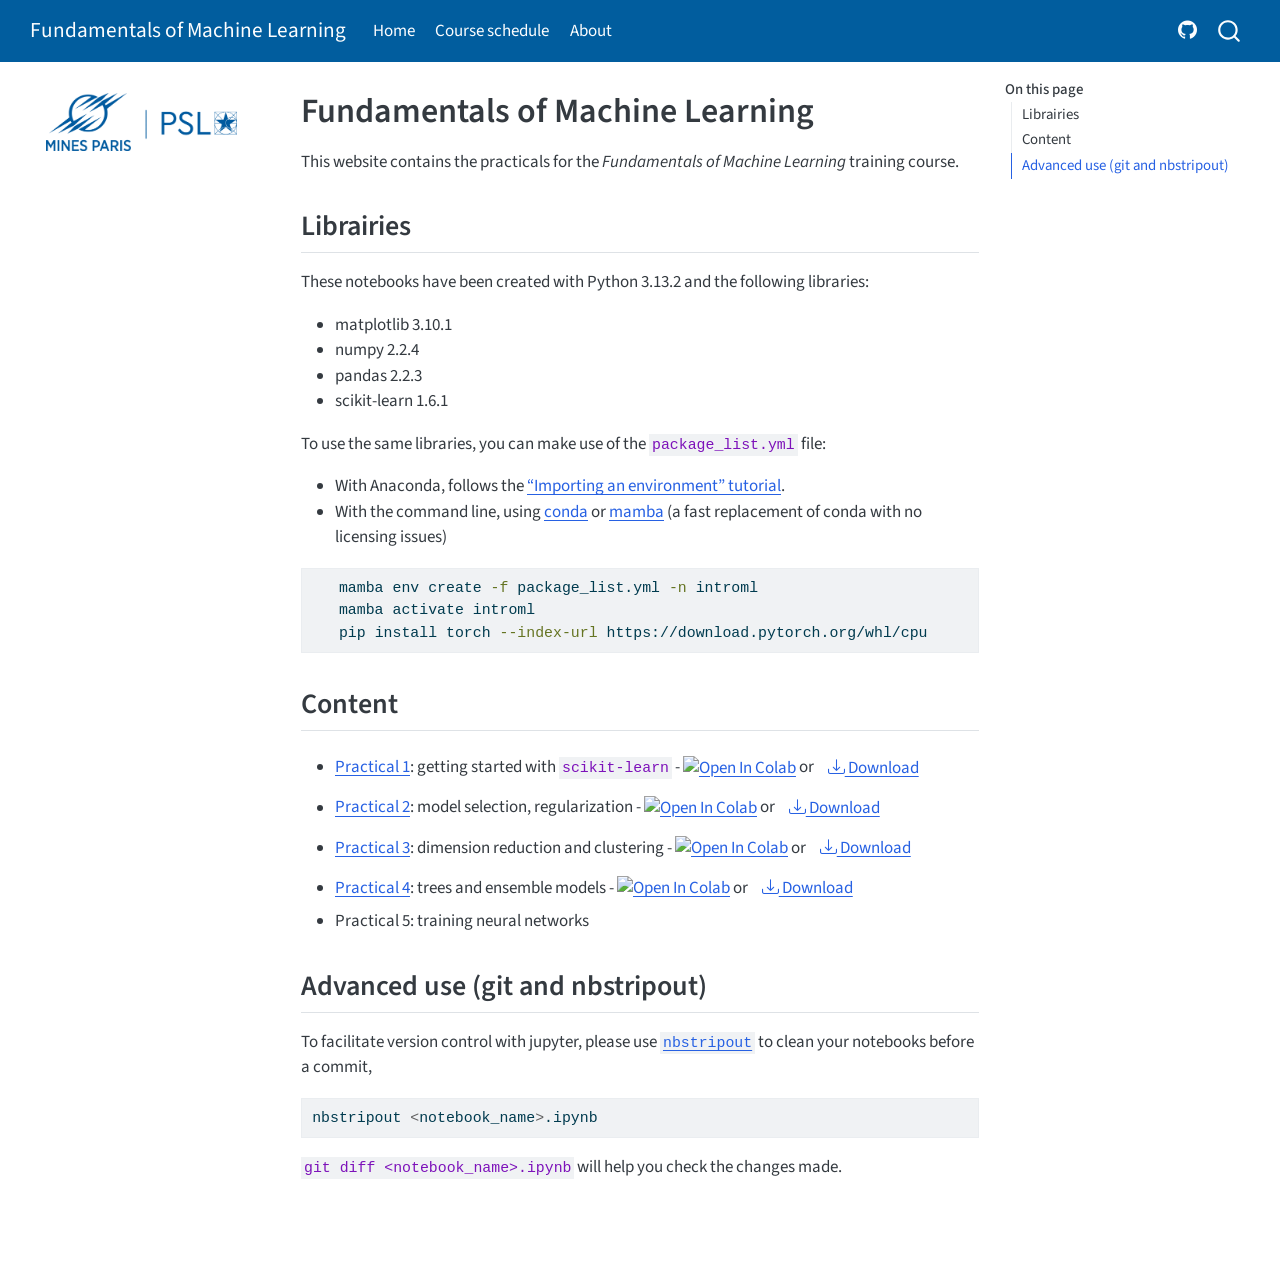
==== docs/index.html @ f59da291 "notebook 5 with solutions added" ====
<!DOCTYPE html>
<html xmlns="http://www.w3.org/1999/xhtml" lang="en" xml:lang="en"><head>

<meta charset="utf-8">
<meta name="generator" content="quarto-1.9.37">

<meta name="viewport" content="width=device-width, initial-scale=1.0, user-scalable=yes">


<title>Fundamentals of Machine Learning</title>
<style>
/* Default styles provided by pandoc.
** See https://pandoc.org/MANUAL.html#variables-for-html for config info.
*/
code{white-space: pre-wrap;}
span.smallcaps{font-variant: small-caps;}
div.columns{display: flex; gap: min(4vw, 1.5em);}
div.column{flex: auto; overflow-x: auto;}
div.hanging-indent{margin-left: 1.5em; text-indent: -1.5em;}
ul.task-list{list-style: none;}
ul.task-list li input[type="checkbox"] {
  width: 0.8em;
  margin: 0 0.8em 0.2em -1em; /* quarto-specific, see https://github.com/quarto-dev/quarto-cli/issues/4556 */ 
  vertical-align: middle;
}
/* CSS for syntax highlighting */
html { -webkit-text-size-adjust: 100%; }
pre > code.sourceCode { white-space: pre; position: relative; }
pre > code.sourceCode > span { display: inline-block; line-height: 1.25; }
pre > code.sourceCode > span:empty { height: 1.2em; }
.sourceCode { overflow: visible; }
code.sourceCode > span { color: inherit; text-decoration: inherit; }
div.sourceCode { margin: 1em 0; }
pre.sourceCode { margin: 0; }
@media screen {
div.sourceCode { overflow: auto; }
}
@media print {
pre > code.sourceCode { white-space: pre-wrap; }
pre > code.sourceCode > span { text-indent: -5em; padding-left: 5em; }
}
pre.numberSource code
  { counter-reset: source-line 0; }
pre.numberSource code > span
  { position: relative; left: -4em; counter-increment: source-line; }
pre.numberSource code > span > a:first-child::before
  { content: counter(source-line);
    position: relative; left: -1em; text-align: right; vertical-align: baseline;
    border: none; display: inline-block;
    -webkit-touch-callout: none; -webkit-user-select: none;
    -khtml-user-select: none; -moz-user-select: none;
    -ms-user-select: none; user-select: none;
    padding: 0 4px; width: 4em;
  }
pre.numberSource { margin-left: 3em;  padding-left: 4px; }
div.sourceCode
  {   }
@media screen {
pre > code.sourceCode > span > a:first-child::before { text-decoration: underline; }
}
</style>


<script src="site_libs/quarto-nav/quarto-nav.js"></script>
<script src="site_libs/quarto-nav/headroom.min.js"></script>
<script src="site_libs/clipboard/clipboard.min.js"></script>
<script src="site_libs/quarto-search/autocomplete.umd.js"></script>
<script src="site_libs/quarto-search/fuse.min.js"></script>
<script src="site_libs/quarto-search/quarto-search.js"></script>
<meta name="quarto:offset" content="./">
<link href="./assets/mines_logo.png" rel="icon" type="image/png">
<script src="site_libs/quarto-html/quarto.js" type="module"></script>
<script src="site_libs/quarto-html/tabsets/tabsets.js" type="module"></script>
<script src="site_libs/quarto-html/popper.min.js"></script>
<script src="site_libs/quarto-html/tippy.umd.min.js"></script>
<script src="site_libs/quarto-html/anchor.min.js"></script>
<link href="site_libs/quarto-html/tippy.css" rel="stylesheet">
<link href="site_libs/quarto-html/quarto-syntax-highlighting-7f8f88aac4f3542376d5c11b86a4c14d.css" rel="stylesheet" id="quarto-text-highlighting-styles">
<script src="site_libs/bootstrap/bootstrap.min.js"></script>
<link href="site_libs/bootstrap/bootstrap-icons.css" rel="stylesheet">
<link href="site_libs/bootstrap/bootstrap-c7f5b1763155a044869ada97d2f1f3cf.min.css" rel="stylesheet" append-hash="true" id="quarto-bootstrap" data-mode="light">
<link href="site_libs/quarto-contrib/downloadthis-1.9.1/downloadthis.css" rel="stylesheet">
<script id="quarto-search-options" type="application/json">{
  "location": "navbar",
  "copy-button": false,
  "collapse-after": 3,
  "panel-placement": "end",
  "type": "overlay",
  "limit": 50,
  "keyboard-shortcut": [
    "f",
    "/",
    "s"
  ],
  "show-item-context": false,
  "language": {
    "search-no-results-text": "No results",
    "search-matching-documents-text": "matching documents",
    "search-copy-link-title": "Copy link to search",
    "search-hide-matches-text": "Hide additional matches",
    "search-more-match-text": "more match in this document",
    "search-more-matches-text": "more matches in this document",
    "search-clear-button-title": "Clear",
    "search-text-placeholder": "",
    "search-detached-cancel-button-title": "Cancel",
    "search-submit-button-title": "Submit",
    "search-label": "Search"
  }
}</script>


</head>

<body class="nav-sidebar floating nav-fixed quarto-light">

<div id="quarto-search-results"></div>
  <header id="quarto-header" class="headroom fixed-top">
    <nav class="navbar navbar-expand-lg " data-bs-theme="dark">
      <div class="navbar-container container-fluid">
      <div class="navbar-brand-container mx-auto">
    <a class="navbar-brand" href="./index.html">
    <span class="navbar-title">Fundamentals of Machine Learning</span>
    </a>
  </div>
            <div id="quarto-search" class="" title="Search"></div>
          <button class="navbar-toggler" type="button" data-bs-toggle="collapse" data-bs-target="#navbarCollapse" aria-controls="navbarCollapse" role="menu" aria-expanded="false" aria-label="Toggle navigation" onclick="if (window.quartoToggleHeadroom) { window.quartoToggleHeadroom(); }">
  <span class="navbar-toggler-icon"></span>
</button>
          <div class="collapse navbar-collapse" id="navbarCollapse">
            <ul class="navbar-nav navbar-nav-scroll me-auto">
  <li class="nav-item">
    <a class="nav-link active" href="./index.html" aria-current="page"> 
<span class="menu-text">Home</span></a>
  </li>  
  <li class="nav-item">
    <a class="nav-link" href="./course_schedule.html"> 
<span class="menu-text">Course schedule</span></a>
  </li>  
  <li class="nav-item">
    <a class="nav-link" href="./about.html"> 
<span class="menu-text">About</span></a>
  </li>  
</ul>
            <ul class="navbar-nav navbar-nav-scroll ms-auto">
  <li class="nav-item compact">
    <a class="nav-link" href="https://github.com/giannkas/fundamentals_ml"> <i class="bi bi-github" role="img" aria-label="GitHub">
</i> 
<span class="menu-text"></span></a>
  </li>  
</ul>
          </div> <!-- /navcollapse -->
            <div class="quarto-navbar-tools">
</div>
      </div> <!-- /container-fluid -->
    </nav>
  <nav class="quarto-secondary-nav">
    <div class="container-fluid d-flex">
      <button type="button" class="quarto-btn-toggle btn" data-bs-toggle="collapse" role="button" data-bs-target=".quarto-sidebar-collapse-item" aria-controls="quarto-sidebar" aria-expanded="false" aria-label="Toggle sidebar navigation" onclick="if (window.quartoToggleHeadroom) { window.quartoToggleHeadroom(); }">
        <i class="bi bi-layout-text-sidebar-reverse"></i>
      </button>
        <nav class="quarto-page-breadcrumbs" aria-label="breadcrumb"><ol class="breadcrumb"><li class="breadcrumb-item">Fundamentals of Machine Learning</li></ol></nav>
        <a class="flex-grow-1" role="navigation" data-bs-toggle="collapse" data-bs-target=".quarto-sidebar-collapse-item" aria-controls="quarto-sidebar" aria-expanded="false" aria-label="Toggle sidebar navigation" onclick="if (window.quartoToggleHeadroom) { window.quartoToggleHeadroom(); }">      
        </a>
    </div>
  </nav>
</header>
<!-- content -->
<div id="quarto-content" class="quarto-container page-columns page-rows-contents page-layout-article page-navbar">
<!-- sidebar -->
  <nav id="quarto-sidebar" class="sidebar collapse collapse-horizontal quarto-sidebar-collapse-item sidebar-navigation floating overflow-auto">
    <div class="pt-lg-2 mt-2 text-left sidebar-header">
      <a href="./index.html" class="sidebar-logo-link">
      <img src="./assets/mines_paris_psl_logo.png" alt="" class="sidebar-logo light-content py-0 d-lg-inline d-none">
      <img src="./assets/mines_paris_psl_logo.png" alt="" class="sidebar-logo dark-content py-0 d-lg-inline d-none">
      </a>
      </div>
</nav>
<div id="quarto-sidebar-glass" class="quarto-sidebar-collapse-item" data-bs-toggle="collapse" data-bs-target=".quarto-sidebar-collapse-item"></div>
<!-- margin-sidebar -->
    <div id="quarto-margin-sidebar" class="sidebar margin-sidebar">
        <nav id="TOC" role="doc-toc" class="toc-active">
    <h2 id="toc-title">On this page</h2>
   
  <ul>
  <li><a href="#librairies" id="toc-librairies" class="nav-link active" data-scroll-target="#librairies">Librairies</a></li>
  <li><a href="#content" id="toc-content" class="nav-link" data-scroll-target="#content">Content</a></li>
  <li><a href="#advanced-use-git-and-nbstripout" id="toc-advanced-use-git-and-nbstripout" class="nav-link" data-scroll-target="#advanced-use-git-and-nbstripout">Advanced use (git and nbstripout)</a></li>
  </ul>
</nav>
    </div>
<!-- main -->
<main class="content" id="quarto-document-content">

<header id="title-block-header" class="quarto-title-block default">
<div class="quarto-title">
<h1 class="title">Fundamentals of Machine Learning</h1>
</div>



<div class="quarto-title-meta">

    
  
    
  </div>
  


</header>


<p>This website contains the practicals for the <em>Fundamentals of Machine Learning</em> training course.</p>
<section id="librairies" class="level2">
<h2 class="anchored" data-anchor-id="librairies">Librairies</h2>
<p>These notebooks have been created with Python 3.13.2 and the following libraries:</p>
<ul>
<li>matplotlib 3.10.1</li>
<li>numpy 2.2.4</li>
<li>pandas 2.2.3</li>
<li>scikit-learn 1.6.1</li>
</ul>
<p>To use the same libraries, you can make use of the <code>package_list.yml</code> file:</p>
<ul>
<li>With Anaconda, follows the <a href="https://docs.anaconda.com/anaconda/navigator/tutorials/manage-environments/">“Importing an environment” tutorial</a>.</li>
<li>With the command line, using <a href="https://anaconda.org/anaconda/conda">conda</a> or <a href="https://mamba.readthedocs.io/en/latest/">mamba</a> (a fast replacement of conda with no licensing issues)</li>
</ul>
<div class="code-copy-outer-scaffold"><div class="sourceCode" id="cb1"><pre class="sourceCode bash code-with-copy"><code class="sourceCode bash"><span id="cb1-1"><a href="#cb1-1" aria-hidden="true" tabindex="-1"></a>   <span class="ex">mamba</span> env create <span class="at">-f</span> package_list.yml <span class="at">-n</span> introml</span>
<span id="cb1-2"><a href="#cb1-2" aria-hidden="true" tabindex="-1"></a>   <span class="ex">mamba</span> activate introml</span>
<span id="cb1-3"><a href="#cb1-3" aria-hidden="true" tabindex="-1"></a>   <span class="ex">pip</span> install torch <span class="at">--index-url</span> https://download.pytorch.org/whl/cpu</span></code></pre></div><button title="Copy to Clipboard" class="code-copy-button"><i class="bi"></i></button></div>
</section>
<section id="content" class="level2">
<h2 class="anchored" data-anchor-id="content">Content</h2>
<ul>
<li><a href="./ipynb/1-Intro_solved.html">Practical 1</a>: getting started with <code>scikit-learn</code> - <a href="https://colab.research.google.com/github/CBIO-mines/fundamentals_ml/blob/main/notebooks/1_Intro.ipynb"><img src="https://colab.research.google.com/assets/colab-badge.svg" class="img-fluid" alt="Open In Colab"></a> or<a href="#dnldts55669" onclick="fetch('[data-uri]').then(res => res.blob()).then(blob => {
      const downloadURL = window.URL.createObjectURL(blob);
      const a = document.createElement('a');
      document.body.appendChild(a);
      a.href = downloadURL;
      a.download = '1_Intro.ipynb'; a.click();
      window.URL.revokeObjectURL(downloadURL);
      document.body.removeChild(a);
        });"><button class="btn btn-link downloadthis  " id="dnldts55669"><i class="bi bi-download"></i> Download </button></a></li>
<li><a href="./ipynb/2-Selection_solved.html">Practical 2</a>: model selection, regularization - <a href="https://colab.research.google.com/github/CBIO-mines/fundamentals_ml/blob/main/notebooks/2_Selection.ipynb"><img src="https://colab.research.google.com/assets/colab-badge.svg" class="img-fluid" alt="Open In Colab"></a> or<a href="#dnldts47364" onclick="fetch('[data-uri]').then(res => res.blob()).then(blob => {
      const downloadURL = window.URL.createObjectURL(blob);
      const a = document.createElement('a');
      document.body.appendChild(a);
      a.href = downloadURL;
      a.download = '2_Selection.ipynb'; a.click();
      window.URL.revokeObjectURL(downloadURL);
      document.body.removeChild(a);
        });"><button class="btn btn-link downloadthis  " id="dnldts47364"><i class="bi bi-download"></i> Download </button></a></li>
<li><a href="./ipynb/3-Unsupervised_solved.html">Practical 3</a>: dimension reduction and clustering - <a href="https://colab.research.google.com/github/CBIO-mines/fundamentals_ml/blob/main/notebooks/3_Unsupervised.ipynb"><img src="https://colab.research.google.com/assets/colab-badge.svg" class="img-fluid" alt="Open In Colab"></a> or<a href="#dnldts48184" onclick="fetch('[data-uri]').then(res => res.blob()).then(blob => {
      const downloadURL = window.URL.createObjectURL(blob);
      const a = document.createElement('a');
      document.body.appendChild(a);
      a.href = downloadURL;
      a.download = '3_Unsupervised.ipynb'; a.click();
      window.URL.revokeObjectURL(downloadURL);
      document.body.removeChild(a);
        });"><button class="btn btn-link downloadthis  " id="dnldts48184"><i class="bi bi-download"></i> Download </button></a></li>
<li><a href="./ipynb/4-Trees_solved.html">Practical 4</a>: trees and ensemble models - <a href="https://colab.research.google.com/github/CBIO-mines/fundamentals_ml/blob/main/notebooks/4_Trees.ipynb"><img src="https://colab.research.google.com/assets/colab-badge.svg" class="img-fluid" alt="Open In Colab"></a> or<a href="#dnldts19959" onclick="fetch('[data-uri]').then(res => res.blob()).then(blob => {
      const downloadURL = window.URL.createObjectURL(blob);
      const a = document.createElement('a');
      document.body.appendChild(a);
      a.href = downloadURL;
      a.download = '4_Trees.ipynb'; a.click();
      window.URL.revokeObjectURL(downloadURL);
      document.body.removeChild(a);
        });"><button class="btn btn-link downloadthis  " id="dnldts19959"><i class="bi bi-download"></i> Download </button></a></li>
<li>Practical 5: training neural networks</li>
</ul>
</section>
<section id="advanced-use-git-and-nbstripout" class="level2">
<h2 class="anchored" data-anchor-id="advanced-use-git-and-nbstripout">Advanced use (git and nbstripout)</h2>
<p>To facilitate version control with jupyter, please use <a href="https://pypi.org/project/nbstripout/"><code>nbstripout</code></a> to clean your notebooks before a commit,</p>
<div class="code-copy-outer-scaffold"><div class="sourceCode" id="cb2"><pre class="sourceCode bash code-with-copy"><code class="sourceCode bash"><span id="cb2-1"><a href="#cb2-1" aria-hidden="true" tabindex="-1"></a><span class="ex">nbstripout</span> <span class="op">&lt;</span>notebook_name<span class="op">&gt;</span>.ipynb</span></code></pre></div><button title="Copy to Clipboard" class="code-copy-button"><i class="bi"></i></button></div>
<p><code>git diff &lt;notebook_name&gt;.ipynb</code> will help you check the changes made.</p>


</section>

</main> <!-- /main -->
<script id="quarto-html-after-body" type="application/javascript">
  window.document.addEventListener("DOMContentLoaded", function (event) {
    const icon = "";
    const anchorJS = new window.AnchorJS();
    anchorJS.options = {
      placement: 'right',
      icon: icon
    };
    anchorJS.add('.anchored');
    const isCodeAnnotation = (el) => {
      for (const clz of el.classList) {
        if (clz.startsWith('code-annotation-')) {                     
          return true;
        }
      }
      return false;
    }
    const onCopySuccess = function(e) {
      // button target
      const button = e.trigger;
      // don't keep focus
      button.blur();
      // flash "checked"
      button.classList.add('code-copy-button-checked');
      var currentTitle = button.getAttribute("title");
      button.setAttribute("title", "Copied!");
      let tooltip;
      if (window.bootstrap) {
        button.setAttribute("data-bs-toggle", "tooltip");
        button.setAttribute("data-bs-placement", "left");
        button.setAttribute("data-bs-title", "Copied!");
        tooltip = new bootstrap.Tooltip(button, 
          { trigger: "manual", 
            customClass: "code-copy-button-tooltip",
            offset: [0, -8]});
        tooltip.show();    
      }
      setTimeout(function() {
        if (tooltip) {
          tooltip.hide();
          button.removeAttribute("data-bs-title");
          button.removeAttribute("data-bs-toggle");
          button.removeAttribute("data-bs-placement");
        }
        button.setAttribute("title", currentTitle);
        button.classList.remove('code-copy-button-checked');
      }, 1000);
      // clear code selection
      e.clearSelection();
    }
    const getTextToCopy = function(trigger) {
      const outerScaffold = trigger.parentElement.cloneNode(true);
      const codeEl = outerScaffold.querySelector('code');
      for (const childEl of codeEl.children) {
        if (isCodeAnnotation(childEl)) {
          childEl.remove();
        }
      }
      return codeEl.innerText;
    }
    const clipboard = new window.ClipboardJS('.code-copy-button:not([data-in-quarto-modal])', {
      text: getTextToCopy
    });
    clipboard.on('success', onCopySuccess);
    if (window.document.getElementById('quarto-embedded-source-code-modal')) {
      const clipboardModal = new window.ClipboardJS('.code-copy-button[data-in-quarto-modal]', {
        text: getTextToCopy,
        container: window.document.getElementById('quarto-embedded-source-code-modal')
      });
      clipboardModal.on('success', onCopySuccess);
    }
      var localhostRegex = new RegExp(/^(?:http|https):\/\/localhost\:?[0-9]*\//);
      var mailtoRegex = new RegExp(/^mailto:/);
        var filterRegex = new RegExp('/' + window.location.host + '/');
      var isInternal = (href) => {
          return filterRegex.test(href) || localhostRegex.test(href) || mailtoRegex.test(href);
      }
      // Inspect non-navigation links and adorn them if external
     var links = window.document.querySelectorAll('a[href]:not(.nav-link):not(.navbar-brand):not(.toc-action):not(.sidebar-link):not(.sidebar-item-toggle):not(.pagination-link):not(.no-external):not([aria-hidden]):not(.dropdown-item):not(.quarto-navigation-tool):not(.about-link)');
      for (var i=0; i<links.length; i++) {
        const link = links[i];
        if (!isInternal(link.href)) {
          // undo the damage that might have been done by quarto-nav.js in the case of
          // links that we want to consider external
          if (link.dataset.originalHref !== undefined) {
            link.href = link.dataset.originalHref;
          }
        }
      }
    function tippyHover(el, contentFn, onTriggerFn, onUntriggerFn) {
      const config = {
        allowHTML: true,
        maxWidth: 500,
        delay: 100,
        arrow: false,
        appendTo: function(el) {
            return el.parentElement;
        },
        interactive: true,
        interactiveBorder: 10,
        theme: 'quarto',
        placement: 'bottom-start',
      };
      if (contentFn) {
        config.content = contentFn;
      }
      if (onTriggerFn) {
        config.onTrigger = onTriggerFn;
      }
      if (onUntriggerFn) {
        config.onUntrigger = onUntriggerFn;
      }
      window.tippy(el, config); 
    }
    const noterefs = window.document.querySelectorAll('a[role="doc-noteref"]');
    for (var i=0; i<noterefs.length; i++) {
      const ref = noterefs[i];
      tippyHover(ref, function() {
        // use id or data attribute instead here
        let href = ref.getAttribute('data-footnote-href') || ref.getAttribute('href');
        try { href = new URL(href).hash; } catch {}
        const id = href.replace(/^#\/?/, "");
        const note = window.document.getElementById(id);
        if (note) {
          return note.innerHTML;
        } else {
          return "";
        }
      });
    }
    const xrefs = window.document.querySelectorAll('a.quarto-xref');
    const processXRef = (id, note) => {
      // Strip column container classes
      const stripColumnClz = (el) => {
        el.classList.remove("page-full", "page-columns");
        if (el.children) {
          for (const child of el.children) {
            stripColumnClz(child);
          }
        }
      }
      stripColumnClz(note)
      if (id === null || id.startsWith('sec-')) {
        // Special case sections, only their first couple elements
        const container = document.createElement("div");
        if (note.children && note.children.length > 2) {
          container.appendChild(note.children[0].cloneNode(true));
          for (let i = 1; i < note.children.length; i++) {
            const child = note.children[i];
            if (child.tagName === "P" && child.innerText === "") {
              continue;
            } else {
              container.appendChild(child.cloneNode(true));
              break;
            }
          }
          if (window.Quarto?.typesetMath) {
            window.Quarto.typesetMath(container);
          }
          return container.innerHTML
        } else {
          if (window.Quarto?.typesetMath) {
            window.Quarto.typesetMath(note);
          }
          return note.innerHTML;
        }
      } else {
        // Remove any anchor links if they are present
        const anchorLink = note.querySelector('a.anchorjs-link');
        if (anchorLink) {
          anchorLink.remove();
        }
        if (window.Quarto?.typesetMath) {
          window.Quarto.typesetMath(note);
        }
        if (note.classList.contains("callout")) {
          return note.outerHTML;
        } else {
          return note.innerHTML;
        }
      }
    }
    for (var i=0; i<xrefs.length; i++) {
      const xref = xrefs[i];
      tippyHover(xref, undefined, function(instance) {
        instance.disable();
        let url = xref.getAttribute('href');
        let hash = undefined; 
        if (url.startsWith('#')) {
          hash = url;
        } else {
          try { hash = new URL(url).hash; } catch {}
        }
        if (hash) {
          const id = hash.replace(/^#\/?/, "");
          const note = window.document.getElementById(id);
          if (note !== null) {
            try {
              const html = processXRef(id, note.cloneNode(true));
              instance.setContent(html);
            } finally {
              instance.enable();
              instance.show();
            }
          } else {
            // See if we can fetch this
            fetch(url.split('#')[0])
            .then(res => res.text())
            .then(html => {
              const parser = new DOMParser();
              const htmlDoc = parser.parseFromString(html, "text/html");
              const note = htmlDoc.getElementById(id);
              if (note !== null) {
                const html = processXRef(id, note);
                instance.setContent(html);
              } 
            }).finally(() => {
              instance.enable();
              instance.show();
            });
          }
        } else {
          // See if we can fetch a full url (with no hash to target)
          // This is a special case and we should probably do some content thinning / targeting
          fetch(url)
          .then(res => res.text())
          .then(html => {
            const parser = new DOMParser();
            const htmlDoc = parser.parseFromString(html, "text/html");
            const note = htmlDoc.querySelector('main.content');
            if (note !== null) {
              // This should only happen for chapter cross references
              // (since there is no id in the URL)
              // remove the first header
              if (note.children.length > 0 && note.children[0].tagName === "HEADER") {
                note.children[0].remove();
              }
              const html = processXRef(null, note);
              instance.setContent(html);
            } 
          }).finally(() => {
            instance.enable();
            instance.show();
          });
        }
      }, function(instance) {
      });
    }
        let selectedAnnoteEl;
        const selectorForAnnotation = ( cell, annotation) => {
          let cellAttr = 'data-code-cell="' + cell + '"';
          let lineAttr = 'data-code-annotation="' +  annotation + '"';
          const selector = 'span[' + cellAttr + '][' + lineAttr + ']';
          return selector;
        }
        const selectCodeLines = (annoteEl) => {
          const doc = window.document;
          const targetCell = annoteEl.getAttribute("data-target-cell");
          const targetAnnotation = annoteEl.getAttribute("data-target-annotation");
          const annoteSpan = window.document.querySelector(selectorForAnnotation(targetCell, targetAnnotation));
          const lines = annoteSpan.getAttribute("data-code-lines").split(",");
          const lineIds = lines.map((line) => {
            return targetCell + "-" + line;
          })
          let top = null;
          let height = null;
          let parent = null;
          if (lineIds.length > 0) {
              //compute the position of the single el (top and bottom and make a div)
              const el = window.document.getElementById(lineIds[0]);
              top = el.offsetTop;
              height = el.offsetHeight;
              parent = el.parentElement.parentElement;
            if (lineIds.length > 1) {
              const lastEl = window.document.getElementById(lineIds[lineIds.length - 1]);
              const bottom = lastEl.offsetTop + lastEl.offsetHeight;
              height = bottom - top;
            }
            if (top !== null && height !== null && parent !== null) {
              // cook up a div (if necessary) and position it 
              let div = window.document.getElementById("code-annotation-line-highlight");
              if (div === null) {
                div = window.document.createElement("div");
                div.setAttribute("id", "code-annotation-line-highlight");
                div.style.position = 'absolute';
                parent.appendChild(div);
              }
              div.style.top = top - 2 + "px";
              div.style.height = height + 4 + "px";
              div.style.left = 0;
              let gutterDiv = window.document.getElementById("code-annotation-line-highlight-gutter");
              if (gutterDiv === null) {
                gutterDiv = window.document.createElement("div");
                gutterDiv.setAttribute("id", "code-annotation-line-highlight-gutter");
                gutterDiv.style.position = 'absolute';
                const codeCell = window.document.getElementById(targetCell);
                const gutter = codeCell.querySelector('.code-annotation-gutter');
                gutter.appendChild(gutterDiv);
              }
              gutterDiv.style.top = top - 2 + "px";
              gutterDiv.style.height = height + 4 + "px";
            }
            selectedAnnoteEl = annoteEl;
          }
        };
        const unselectCodeLines = () => {
          const elementsIds = ["code-annotation-line-highlight", "code-annotation-line-highlight-gutter"];
          elementsIds.forEach((elId) => {
            const div = window.document.getElementById(elId);
            if (div) {
              div.remove();
            }
          });
          selectedAnnoteEl = undefined;
        };
          // Handle positioning of the toggle
      window.addEventListener(
        "resize",
        throttle(() => {
          elRect = undefined;
          if (selectedAnnoteEl) {
            selectCodeLines(selectedAnnoteEl);
          }
        }, 10)
      );
      function throttle(fn, ms) {
      let throttle = false;
      let timer;
        return (...args) => {
          if(!throttle) { // first call gets through
              fn.apply(this, args);
              throttle = true;
          } else { // all the others get throttled
              if(timer) clearTimeout(timer); // cancel #2
              timer = setTimeout(() => {
                fn.apply(this, args);
                timer = throttle = false;
              }, ms);
          }
        };
      }
        // Attach click handler to the DT
        const annoteDls = window.document.querySelectorAll('dt[data-target-cell]');
        for (const annoteDlNode of annoteDls) {
          annoteDlNode.addEventListener('click', (event) => {
            const clickedEl = event.target;
            if (clickedEl !== selectedAnnoteEl) {
              unselectCodeLines();
              const activeEl = window.document.querySelector('dt[data-target-cell].code-annotation-active');
              if (activeEl) {
                activeEl.classList.remove('code-annotation-active');
              }
              selectCodeLines(clickedEl);
              clickedEl.classList.add('code-annotation-active');
            } else {
              // Unselect the line
              unselectCodeLines();
              clickedEl.classList.remove('code-annotation-active');
            }
          });
        }
    const findCites = (el) => {
      const parentEl = el.parentElement;
      if (parentEl) {
        const cites = parentEl.dataset.cites;
        if (cites) {
          return {
            el,
            cites: cites.split(' ')
          };
        } else {
          return findCites(el.parentElement)
        }
      } else {
        return undefined;
      }
    };
    var bibliorefs = window.document.querySelectorAll('a[role="doc-biblioref"]');
    for (var i=0; i<bibliorefs.length; i++) {
      const ref = bibliorefs[i];
      const citeInfo = findCites(ref);
      if (citeInfo) {
        tippyHover(citeInfo.el, function() {
          var popup = window.document.createElement('div');
          citeInfo.cites.forEach(function(cite) {
            var citeDiv = window.document.createElement('div');
            citeDiv.classList.add('hanging-indent');
            citeDiv.classList.add('csl-entry');
            var biblioDiv = window.document.getElementById('ref-' + cite);
            if (biblioDiv) {
              citeDiv.innerHTML = biblioDiv.innerHTML;
            }
            popup.appendChild(citeDiv);
          });
          return popup.innerHTML;
        });
      }
    }
  });
  </script>
</div> <!-- /content -->




</body></html>
---- docs/site_libs/quarto-html/tippy.css ----
.tippy-box[data-animation=fade][data-state=hidden]{opacity:0}[data-tippy-root]{max-width:calc(100vw - 10px)}.tippy-box{position:relative;background-color:#333;color:#fff;border-radius:4px;font-size:14px;line-height:1.4;white-space:normal;outline:0;transition-property:transform,visibility,opacity}.tippy-box[data-placement^=top]>.tippy-arrow{bottom:0}.tippy-box[data-placement^=top]>.tippy-arrow:before{bottom:-7px;left:0;border-width:8px 8px 0;border-top-color:initial;transform-origin:center top}.tippy-box[data-placement^=bottom]>.tippy-arrow{top:0}.tippy-box[data-placement^=bottom]>.tippy-arrow:before{top:-7px;left:0;border-width:0 8px 8px;border-bottom-color:initial;transform-origin:center bottom}.tippy-box[data-placement^=left]>.tippy-arrow{right:0}.tippy-box[data-placement^=left]>.tippy-arrow:before{border-width:8px 0 8px 8px;border-left-color:initial;right:-7px;transform-origin:center left}.tippy-box[data-placement^=right]>.tippy-arrow{left:0}.tippy-box[data-placement^=right]>.tippy-arrow:before{left:-7px;border-width:8px 8px 8px 0;border-right-color:initial;transform-origin:center right}.tippy-box[data-inertia][data-state=visible]{transition-timing-function:cubic-bezier(.54,1.5,.38,1.11)}.tippy-arrow{width:16px;height:16px;color:#333}.tippy-arrow:before{content:"";position:absolute;border-color:transparent;border-style:solid}.tippy-content{position:relative;padding:5px 9px;z-index:1}
---- docs/site_libs/quarto-html/quarto-syntax-highlighting-7f8f88aac4f3542376d5c11b86a4c14d.css ----
/* quarto syntax highlight colors */
:root {
  --quarto-hl-ot-color: #003B4F;
  --quarto-hl-at-color: #657422;
  --quarto-hl-ss-color: #20794D;
  --quarto-hl-an-color: #5E5E5E;
  --quarto-hl-fu-color: #4758AB;
  --quarto-hl-st-color: #20794D;
  --quarto-hl-cf-color: #003B4F;
  --quarto-hl-op-color: #5E5E5E;
  --quarto-hl-er-color: #AD0000;
  --quarto-hl-bn-color: #AD0000;
  --quarto-hl-al-color: #AD0000;
  --quarto-hl-va-color: #111111;
  --quarto-hl-bu-color: inherit;
  --quarto-hl-ex-color: inherit;
  --quarto-hl-pp-color: #AD0000;
  --quarto-hl-in-color: #5E5E5E;
  --quarto-hl-vs-color: #20794D;
  --quarto-hl-wa-color: #5E5E5E;
  --quarto-hl-do-color: #5E5E5E;
  --quarto-hl-im-color: #00769E;
  --quarto-hl-ch-color: #20794D;
  --quarto-hl-dt-color: #AD0000;
  --quarto-hl-fl-color: #AD0000;
  --quarto-hl-co-color: #5E5E5E;
  --quarto-hl-cv-color: #5E5E5E;
  --quarto-hl-cn-color: #8f5902;
  --quarto-hl-sc-color: #5E5E5E;
  --quarto-hl-dv-color: #AD0000;
  --quarto-hl-kw-color: #003B4F;
}

/* other quarto variables */
:root {
  --quarto-font-monospace: SFMono-Regular, Menlo, Monaco, Consolas, "Liberation Mono", "Courier New", monospace;
}

/* syntax highlight based on Pandoc's rules */
pre > code.sourceCode > span {
  color: #003B4F;
}

code.sourceCode > span {
  color: #003B4F;
}

div.sourceCode,
div.sourceCode pre.sourceCode {
  color: #003B4F;
}

/* Normal */
code span {
  color: #003B4F;
}

/* Alert */
code span.al {
  color: #AD0000;
  font-style: inherit;
}

/* Annotation */
code span.an {
  color: #5E5E5E;
  font-style: inherit;
}

/* Attribute */
code span.at {
  color: #657422;
  font-style: inherit;
}

/* BaseN */
code span.bn {
  color: #AD0000;
  font-style: inherit;
}

/* BuiltIn */
code span.bu {
  font-style: inherit;
}

/* ControlFlow */
code span.cf {
  color: #003B4F;
  font-weight: bold;
  font-style: inherit;
}

/* Char */
code span.ch {
  color: #20794D;
  font-style: inherit;
}

/* Constant */
code span.cn {
  color: #8f5902;
  font-style: inherit;
}

/* Comment */
code span.co {
  color: #5E5E5E;
  font-style: inherit;
}

/* CommentVar */
code span.cv {
  color: #5E5E5E;
  font-style: italic;
}

/* Documentation */
code span.do {
  color: #5E5E5E;
  font-style: italic;
}

/* DataType */
code span.dt {
  color: #AD0000;
  font-style: inherit;
}

/* DecVal */
code span.dv {
  color: #AD0000;
  font-style: inherit;
}

/* Error */
code span.er {
  color: #AD0000;
  font-style: inherit;
}

/* Extension */
code span.ex {
  font-style: inherit;
}

/* Float */
code span.fl {
  color: #AD0000;
  font-style: inherit;
}

/* Function */
code span.fu {
  color: #4758AB;
  font-style: inherit;
}

/* Import */
code span.im {
  color: #00769E;
  font-style: inherit;
}

/* Information */
code span.in {
  color: #5E5E5E;
  font-style: inherit;
}

/* Keyword */
code span.kw {
  color: #003B4F;
  font-weight: bold;
  font-style: inherit;
}

/* Operator */
code span.op {
  color: #5E5E5E;
  font-style: inherit;
}

/* Other */
code span.ot {
  color: #003B4F;
  font-style: inherit;
}

/* Preprocessor */
code span.pp {
  color: #AD0000;
  font-style: inherit;
}

/* SpecialChar */
code span.sc {
  color: #5E5E5E;
  font-style: inherit;
}

/* SpecialString */
code span.ss {
  color: #20794D;
  font-style: inherit;
}

/* String */
code span.st {
  color: #20794D;
  font-style: inherit;
}

/* Variable */
code span.va {
  color: #111111;
  font-style: inherit;
}

/* VerbatimString */
code span.vs {
  color: #20794D;
  font-style: inherit;
}

/* Warning */
code span.wa {
  color: #5E5E5E;
  font-style: italic;
}

.prevent-inlining {
  content: "</";
}

/*# sourceMappingURL=789ad8cd35626ba772517505b42a116e.css.map */
---- docs/site_libs/quarto-contrib/downloadthis-1.9.1/downloadthis.css ----
.downloadthis:focus,
  .downloadthis:active  {
     box-shadow: none !important;
  }
  
  .downloadthis:hover {
     transition: 0.2s;
     filter: brightness(0.90);
  }
  
  .downloadthis:active {
     filter: brightness(0.80);
}
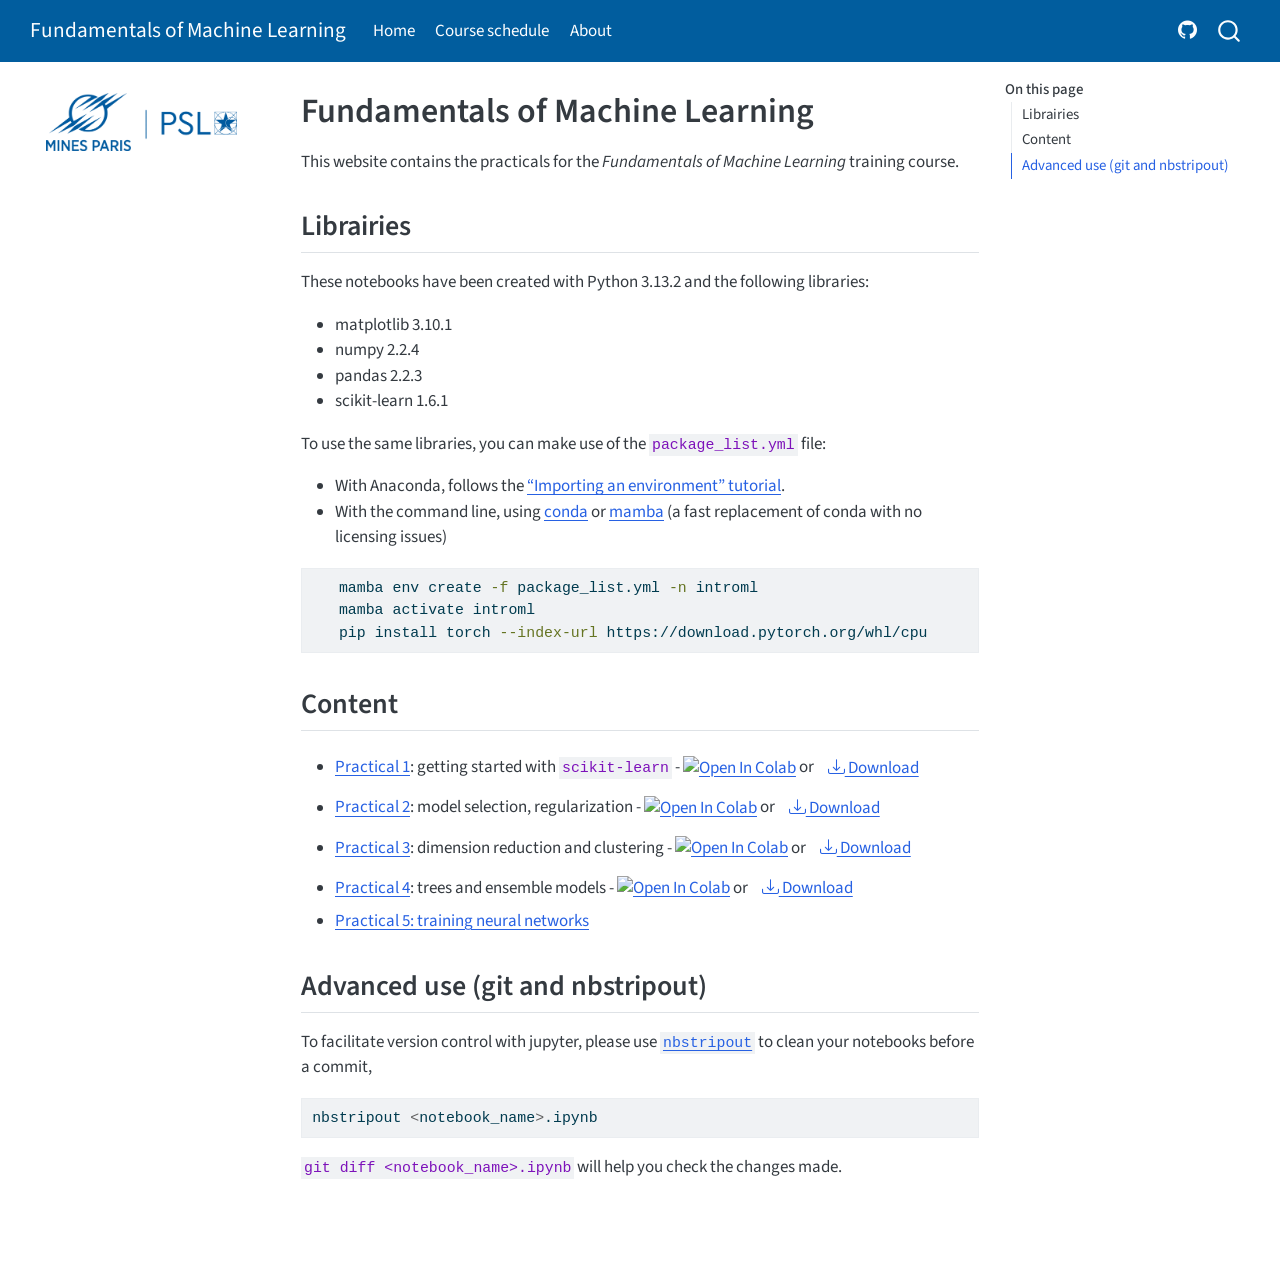
==== commit 2705300e: "link in home to notebook 5 added" ====
--- a/docs/index.html
+++ b/docs/index.html
@@ -232,7 +232,7 @@
 <section id="content" class="level2">
 <h2 class="anchored" data-anchor-id="content">Content</h2>
 <ul>
-<li><a href="./ipynb/1-Intro_solved.html">Practical 1</a>: getting started with <code>scikit-learn</code> - <a href="https://colab.research.google.com/github/CBIO-mines/fundamentals_ml/blob/main/notebooks/1_Intro.ipynb"><img src="https://colab.research.google.com/assets/colab-badge.svg" class="img-fluid" alt="Open In Colab"></a> or<a href="#dnldts55669" onclick="fetch('[data-uri]').then(res => res.blob()).then(blob => {
+<li><a href="./ipynb/1-Intro_solved.html">Practical 1</a>: getting started with <code>scikit-learn</code> - <a href="https://colab.research.google.com/github/CBIO-mines/fundamentals_ml/blob/main/notebooks/1_Intro.ipynb"><img src="https://colab.research.google.com/assets/colab-badge.svg" class="img-fluid" alt="Open In Colab"></a> or<a href="#dnldts62409" onclick="fetch('[data-uri]').then(res => res.blob()).then(blob => {
       const downloadURL = window.URL.createObjectURL(blob);
       const a = document.createElement('a');
       document.body.appendChild(a);
@@ -240,8 +240,8 @@
       a.download = '1_Intro.ipynb'; a.click();
       window.URL.revokeObjectURL(downloadURL);
       document.body.removeChild(a);
-        });"><button class="btn btn-link downloadthis  " id="dnldts55669"><i class="bi bi-download"></i> Download </button></a></li>
-<li><a href="./ipynb/2-Selection_solved.html">Practical 2</a>: model selection, regularization - <a href="https://colab.research.google.com/github/CBIO-mines/fundamentals_ml/blob/main/notebooks/2_Selection.ipynb"><img src="https://colab.research.google.com/assets/colab-badge.svg" class="img-fluid" alt="Open In Colab"></a> or<a href="#dnldts47364" onclick="fetch('[data-uri]').then(res => res.blob()).then(blob => {
+        });"><button class="btn btn-link downloadthis  " id="dnldts62409"><i class="bi bi-download"></i> Download </button></a></li>
+<li><a href="./ipynb/2-Selection_solved.html">Practical 2</a>: model selection, regularization - <a href="https://colab.research.google.com/github/CBIO-mines/fundamentals_ml/blob/main/notebooks/2_Selection.ipynb"><img src="https://colab.research.google.com/assets/colab-badge.svg" class="img-fluid" alt="Open In Colab"></a> or<a href="#dnldts7702" onclick="fetch('[data-uri]').then(res => res.blob()).then(blob => {
       const downloadURL = window.URL.createObjectURL(blob);
       const a = document.createElement('a');
       document.body.appendChild(a);
@@ -249,8 +249,8 @@
       a.download = '2_Selection.ipynb'; a.click();
       window.URL.revokeObjectURL(downloadURL);
       document.body.removeChild(a);
-        });"><button class="btn btn-link downloadthis  " id="dnldts47364"><i class="bi bi-download"></i> Download </button></a></li>
-<li><a href="./ipynb/3-Unsupervised_solved.html">Practical 3</a>: dimension reduction and clustering - <a href="https://colab.research.google.com/github/CBIO-mines/fundamentals_ml/blob/main/notebooks/3_Unsupervised.ipynb"><img src="https://colab.research.google.com/assets/colab-badge.svg" class="img-fluid" alt="Open In Colab"></a> or<a href="#dnldts48184" onclick="fetch('[data-uri]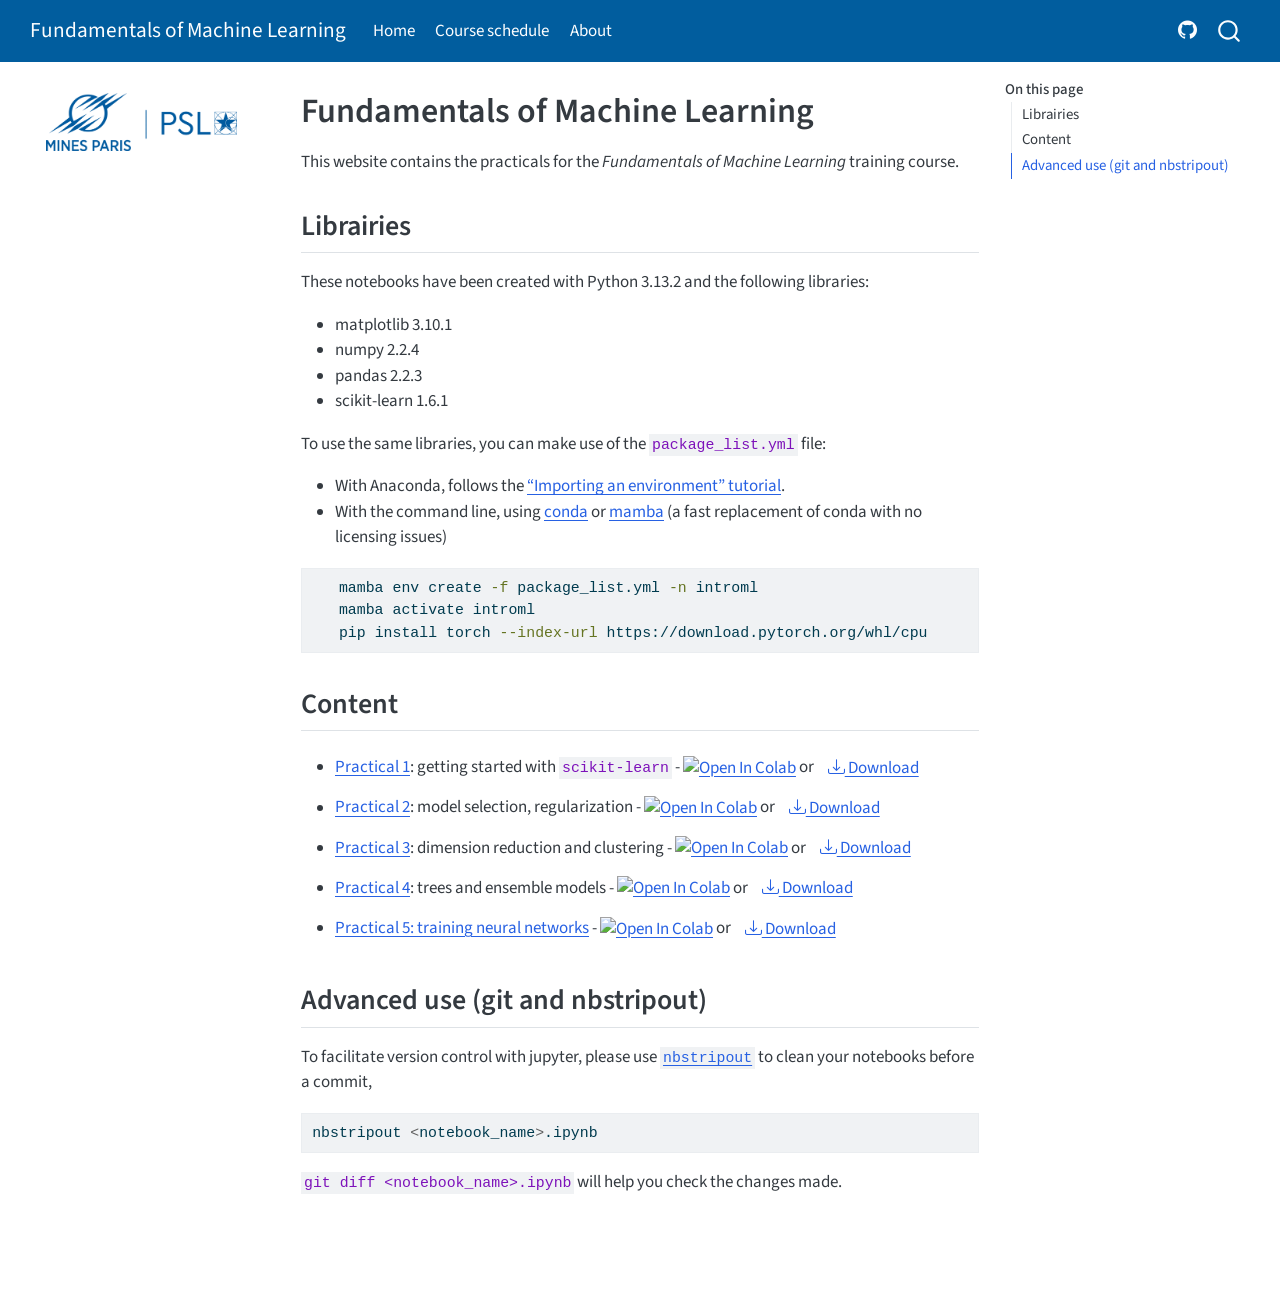
==== commit 275f56e9: "no solutions notebook 5 added" ====
--- a/docs/index.html
+++ b/docs/index.html
@@ -232,7 +232,7 @@
 <section id="content" class="level2">
 <h2 class="anchored" data-anchor-id="content">Content</h2>
 <ul>
-<li><a href="./ipynb/1-Intro_solved.html">Practical 1</a>: getting started with <code>scikit-learn</code> - <a href="https://colab.research.google.com/github/CBIO-mines/fundamentals_ml/blob/main/notebooks/1_Intro.ipynb"><img src="https://colab.research.google.com/assets/colab-badge.svg" class="img-fluid" alt="Open In Colab"></a> or<a href="#dnldts62409" onclick="fetch('[data-uri]').then(res => res.blob()).then(blob => {
+<li><a href="./ipynb/1-Intro_solved.html">Practical 1</a>: getting started with <code>scikit-learn</code> - <a href="https://colab.research.google.com/github/CBIO-mines/fundamentals_ml/blob/main/notebooks/1_Intro.ipynb"><img src="https://colab.research.google.com/assets/colab-badge.svg" class="img-fluid" alt="Open In Colab"></a> or<a href="#dnldts10056" onclick="fetch('[data-uri]').then(res => res.blob()).then(blob => {
       const downloadURL = window.URL.createObjectURL(blob);
       const a = document.createElement('a');
       document.body.appendChild(a);
@@ -240,8 +240,8 @@
       a.download = '1_Intro.ipynb'; a.click();
       window.URL.revokeObjectURL(downloadURL);
       document.body.removeChild(a);
-        });"><button class="btn btn-link downloadthis  " id="dnldts62409"><i class="bi bi-download"></i> Download </button></a></li>
-<li><a href="./ipynb/2-Selection_solved.html">Practical 2</a>: model selection, regularization - <a href="https://colab.research.google.com/github/CBIO-mines/fundamentals_ml/blob/main/notebooks/2_Selection.ipynb"><img src="https://colab.research.google.com/assets/colab-badge.svg" class="img-fluid" alt="Open In Colab"></a> or<a href="#dnldts7702" onclick="fetch('[data-uri]').then(res => res.blob()).then(blob => {
+        });"><button class="btn btn-link downloadthis  " id="dnldts10056"><i class="bi bi-download"></i> Download </button></a></li>
+<li><a href="./ipynb/2-Selection_solved.html">Practical 2</a>: model selection, regularization - <a href="https://colab.research.google.com/github/CBIO-mines/fundamentals_ml/blob/main/notebooks/2_Selection.ipynb"><img src="https://colab.research.google.com/assets/colab-badge.svg" class="img-fluid" alt="Open In Colab"></a> or<a href="#dnldts40237" onclick="fetch('[data-uri]').then(res => res.blob()).then(blob => {
       const downloadURL = window.URL.createObjectURL(blob);
       const a = document.createElement('a');
       document.body.appendChild(a);
@@ -249,8 +249,8 @@
       a.download = '2_Selection.ipynb'; a.click();
       window.URL.revokeObjectURL(downloadURL);
       document.body.removeChild(a);
-        });"><button class="btn btn-link downloadthis  " id="dnldts7702"><i class="bi bi-download"></i> Download </button></a></li>
-<li><a href="./ipynb/3-Unsupervised_solved.html">Practical 3</a>: dimension reduction and clustering - <a href="https://colab.research.google.com/github/CBIO-mines/fundamentals_ml/blob/main/notebooks/3_Unsupervised.ipynb"><img src="https://colab.research.google.com/assets/colab-badge.svg" class="img-fluid" alt="Open In Colab"></a> or<a href="#dnldts17324" onclick="fetch('[data-uri]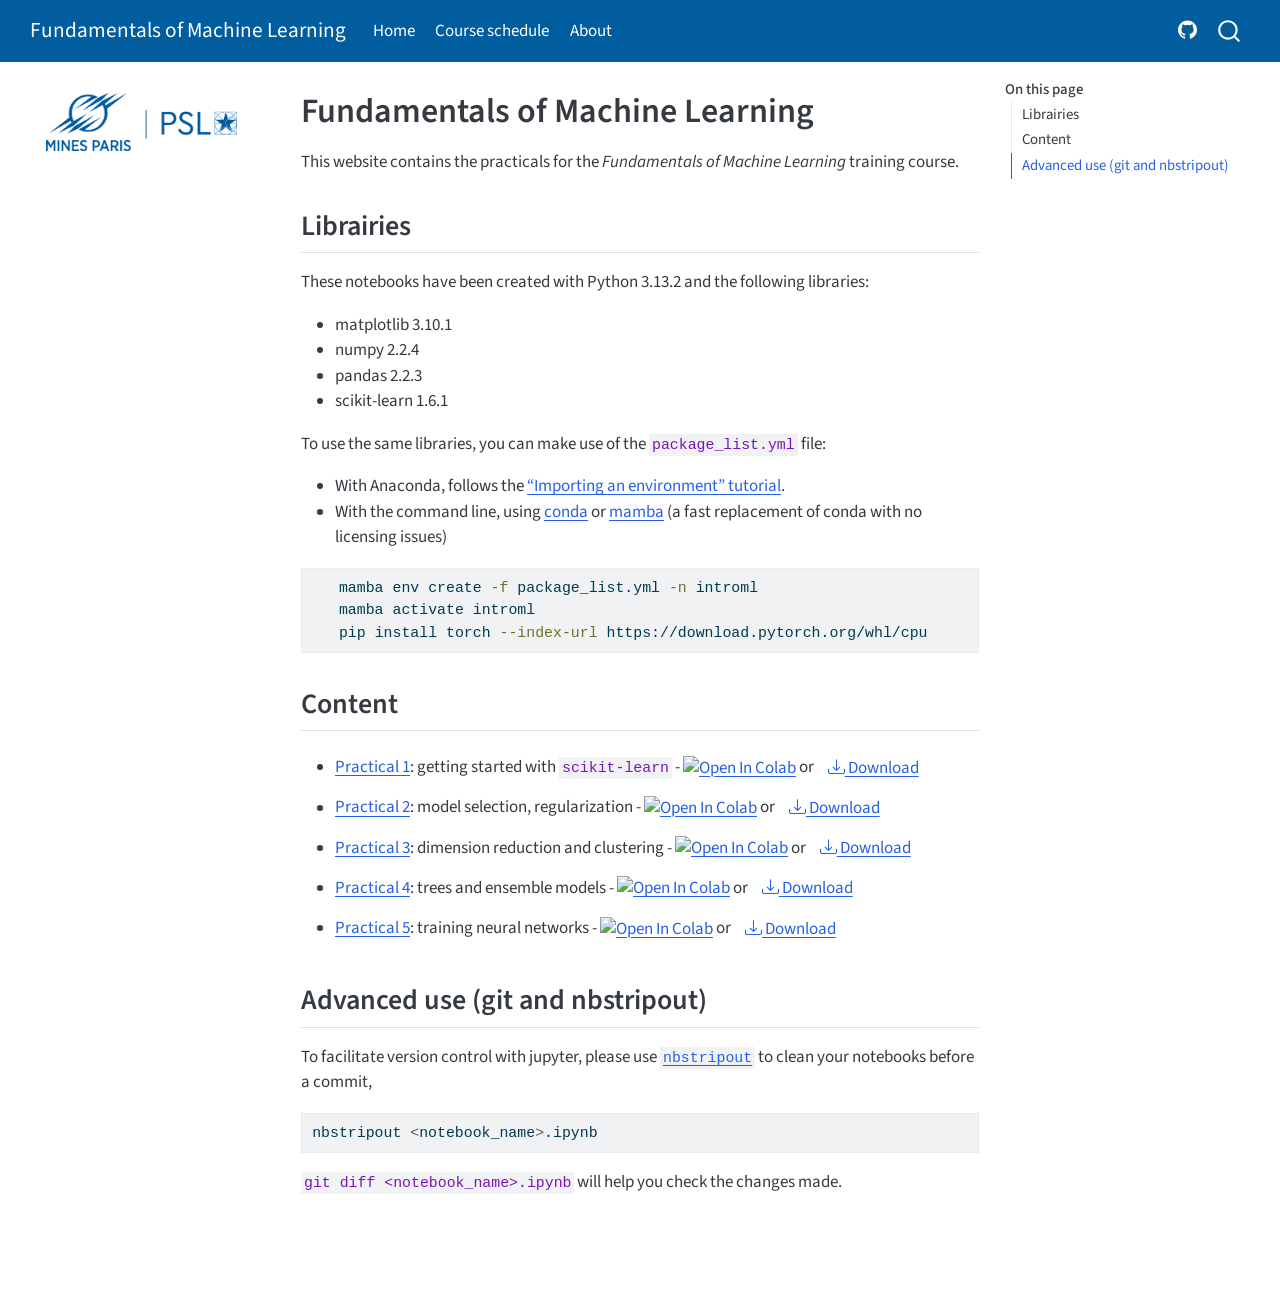
==== commit 46a6801b: "link label to notebook 5 with solutions changed" ====
--- a/docs/index.html
+++ b/docs/index.html
@@ -232,7 +232,7 @@
 <section id="content" class="level2">
 <h2 class="anchored" data-anchor-id="content">Content</h2>
 <ul>
-<li><a href="./ipynb/1-Intro_solved.html">Practical 1</a>: getting started with <code>scikit-learn</code> - <a href="https://colab.research.google.com/github/CBIO-mines/fundamentals_ml/blob/main/notebooks/1_Intro.ipynb"><img src="https://colab.research.google.com/assets/colab-badge.svg" class="img-fluid" alt="Open In Colab"></a> or<a href="#dnldts10056" onclick="fetch('[data-uri]').then(res => res.blob()).then(blob => {
+<li><a href="./ipynb/1-Intro_solved.html">Practical 1</a>: getting started with <code>scikit-learn</code> - <a href="https://colab.research.google.com/github/CBIO-mines/fundamentals_ml/blob/main/notebooks/1_Intro.ipynb"><img src="https://colab.research.google.com/assets/colab-badge.svg" class="img-fluid" alt="Open In Colab"></a> or<a href="#dnldts6162" onclick="fetch('[data-uri]').then(res => res.blob()).then(blob => {
       const downloadURL = window.URL.createObjectURL(blob);
       const a = document.createElement('a');
       document.body.appendChild(a);
@@ -240,8 +240,8 @@
       a.download = '1_Intro.ipynb'; a.click();
       window.URL.revokeObjectURL(downloadURL);
       document.body.removeChild(a);
-        });"><button class="btn btn-link downloadthis  " id="dnldts10056"><i class="bi bi-download"></i> Download </button></a></li>
-<li><a href="./ipynb/2-Selection_solved.html">Practical 2</a>: model selection, regularization - <a href="https://colab.research.google.com/github/CBIO-mines/fundamentals_ml/blob/main/notebooks/2_Selection.ipynb"><img src="https://colab.research.google.com/assets/colab-badge.svg" class="img-fluid" alt="Open In Colab"></a> or<a href="#dnldts40237" onclick="fetch('[data-uri]').then(res => res.blob()).then(blob => {
+        });"><button class="btn btn-link downloadthis  " id="dnldts6162"><i class="bi bi-download"></i> Download </button></a></li>
+<li><a href="./ipynb/2-Selection_solved.html">Practical 2</a>: model selection, regularization - <a href="https://colab.research.google.com/github/CBIO-mines/fundamentals_ml/blob/main/notebooks/2_Selection.ipynb"><img src="https://colab.research.google.com/assets/colab-badge.svg" class="img-fluid" alt="Open In Colab"></a> or<a href="#dnldts57034" onclick="fetch('[data-uri]').then(res => res.blob()).then(blob => {
       const downloadURL = window.URL.createObjectURL(blob);
       const a = document.createElement('a');
       document.body.appendChild(a);
@@ -249,8 +249,8 @@
       a.download = '2_Selection.ipynb'; a.click();
       window.URL.revokeObjectURL(downloadURL);
       document.body.removeChild(a);
-        });"><button class="btn btn-link downloadthis  " id="dnldts40237"><i class="bi bi-download"></i> Download </button></a></li>
-<li><a href="./ipynb/3-Unsupervised_solved.html">Practical 3</a>: dimension reduction and clustering - <a href="https://colab.research.google.com/github/CBIO-mines/fundamentals_ml/blob/main/notebooks/3_Unsupervised.ipynb"><img src="https://colab.research.google.com/assets/colab-badge.svg" class="img-fluid" alt="Open In Colab"></a> or<a href="#dnldts27683" onclick="fetch('[data-uri]